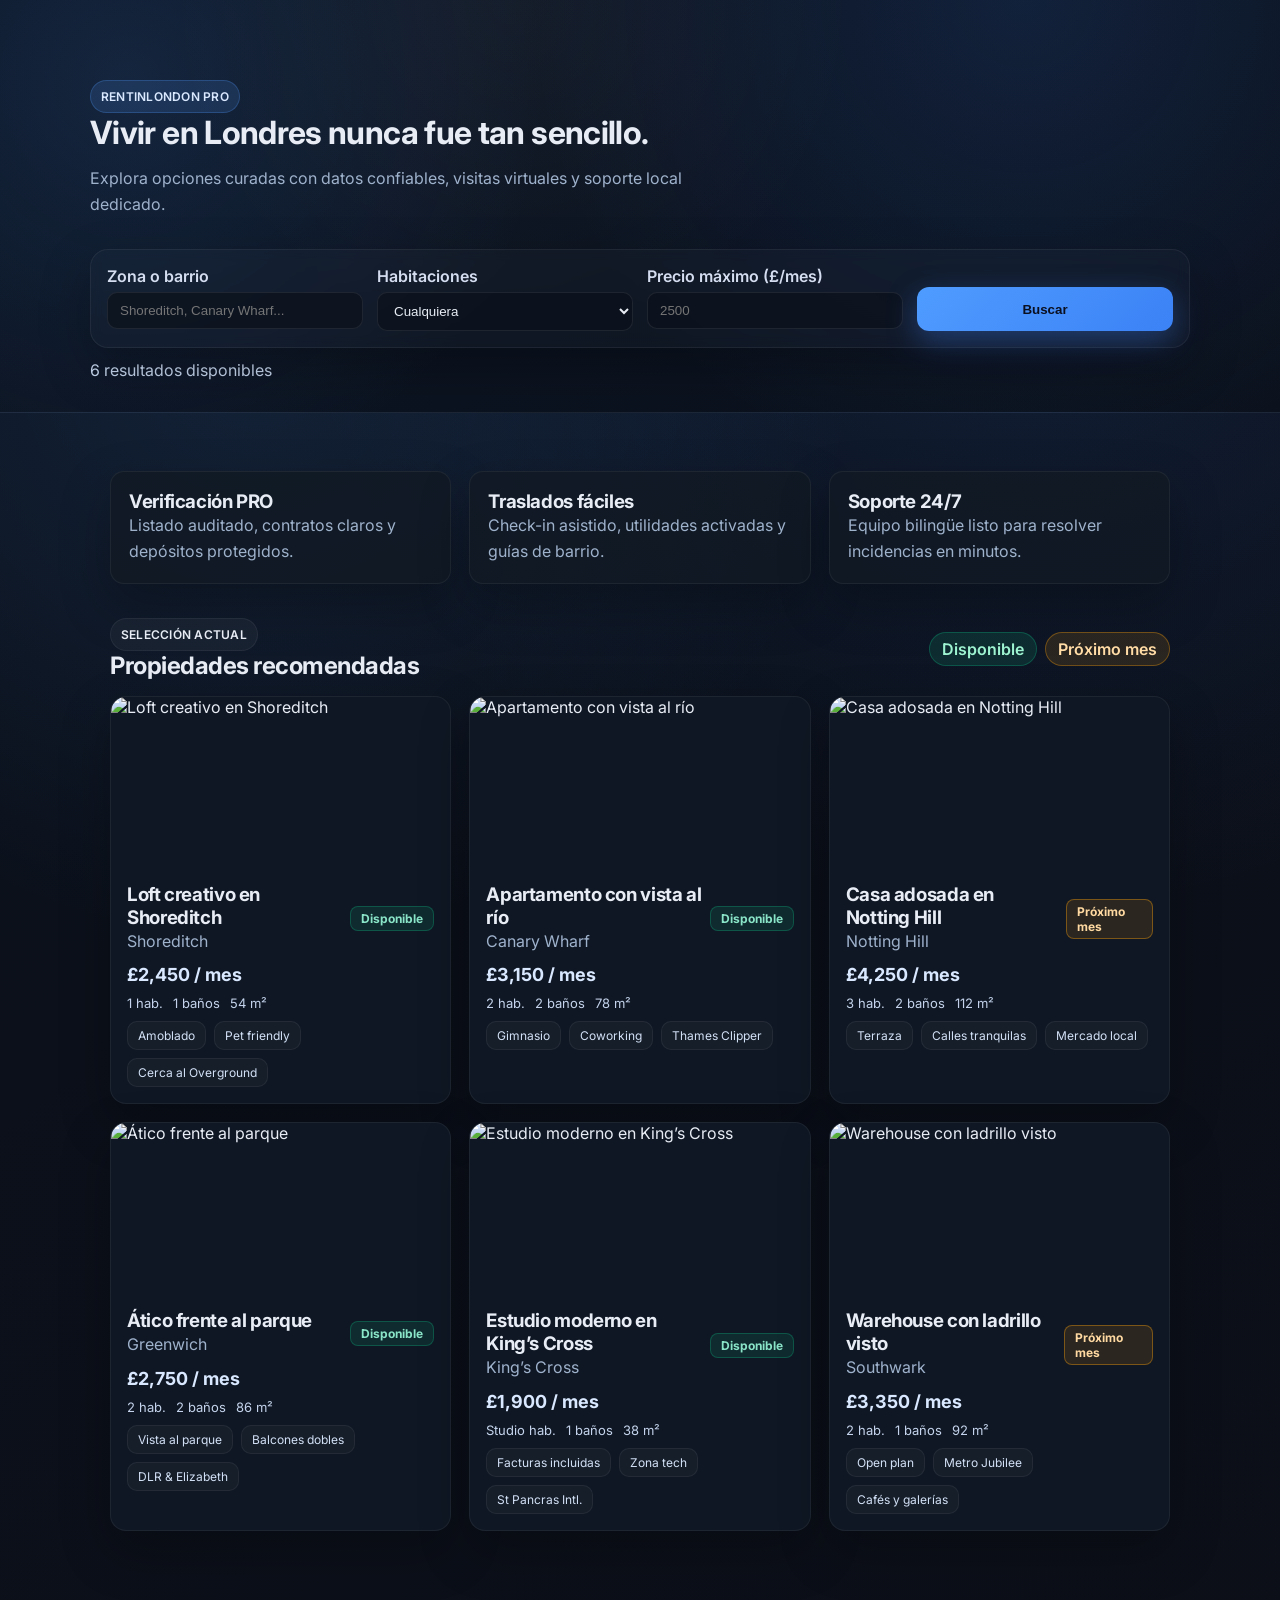
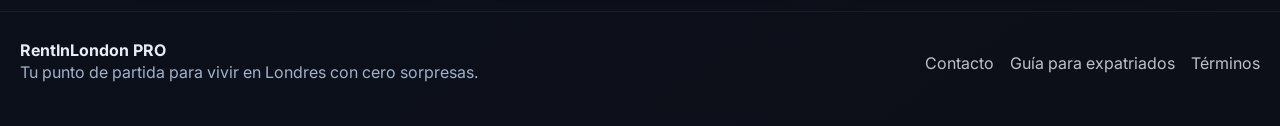
==== index.html @ af6d5d4e "chore: add static site assets Co-authored-by: lucre102008mex <262590794+lucre102008mex@users.noreply" ====
<!DOCTYPE html>
<html lang="es">
<head>
  <meta charset="UTF-8">
  <meta name="viewport" content="width=device-width, initial-scale=1.0">
  <title>RentInLondon PRO</title>
  <link rel="preconnect" href="https://fonts.googleapis.com">
  <link rel="preconnect" href="https://fonts.gstatic.com" crossorigin>
  <link href="https://fonts.googleapis.com/css2?family=Inter:wght@400;500;600;700&display=swap" rel="stylesheet">
  <link rel="stylesheet" href="./styles.css">
</head>
<body>
  <header class="hero">
    <div class="hero__overlay"></div>
    <div class="hero__content">
      <p class="badge">RentInLondon PRO</p>
      <h1>Vivir en Londres nunca fue tan sencillo.</h1>
      <p class="subtitle">Explora opciones curadas con datos confiables, visitas virtuales y soporte local dedicado.</p>
      <form id="filters" class="filters">
        <div class="field">
          <label for="query">Zona o barrio</label>
          <input id="query" name="query" type="text" placeholder="Shoreditch, Canary Wharf..." autocomplete="off">
        </div>
        <div class="field">
          <label for="bedrooms">Habitaciones</label>
          <select id="bedrooms" name="bedrooms">
            <option value="any">Cualquiera</option>
            <option value="1">1+</option>
            <option value="2">2+</option>
            <option value="3">3+</option>
          </select>
        </div>
        <div class="field">
          <label for="price">Precio máximo (£/mes)</label>
          <input id="price" name="price" type="number" min="500" step="100" placeholder="2500">
        </div>
        <button type="submit" class="button">Buscar</button>
      </form>
      <div id="results-summary" class="summary"></div>
    </div>
  </header>

  <main>
    <section class="highlights">
      <article class="highlight">
        <h3>Verificación PRO</h3>
        <p>Listado auditado, contratos claros y depósitos protegidos.</p>
      </article>
      <article class="highlight">
        <h3>Traslados fáciles</h3>
        <p>Check-in asistido, utilidades activadas y guías de barrio.</p>
      </article>
      <article class="highlight">
        <h3>Soporte 24/7</h3>
        <p>Equipo bilingüe listo para resolver incidencias en minutos.</p>
      </article>
    </section>

    <section>
      <div class="section-header">
        <div>
          <p class="badge badge--alt">Selección actual</p>
          <h2>Propiedades recomendadas</h2>
        </div>
        <div class="legend">
          <span class="pill">Disponible</span>
          <span class="pill pill--soon">Próximo mes</span>
        </div>
      </div>
      <div id="properties" class="grid"></div>
    </section>
  </main>

  <footer class="footer">
    <div>
      <strong>RentInLondon PRO</strong>
      <p class="muted">Tu punto de partida para vivir en Londres con cero sorpresas.</p>
    </div>
    <div class="footer__links">
      <a href="mailto:hola@rentinlondon.pro">Contacto</a>
      <a href="#">Guía para expatriados</a>
      <a href="#">Términos</a>
    </div>
  </footer>

  <script src="./script.js"></script>
</body>
</html>
---- styles.css ----
:root {
  --bg: #0c1116;
  --surface: #111923;
  --card: #0f1724;
  --accent: #4f9cff;
  --accent-strong: #3b82f6;
  --text: #e8edf5;
  --muted: #9fb2cc;
  --border: rgba(255, 255, 255, 0.06);
  --shadow: 0 20px 50px rgba(0, 0, 0, 0.25);
}

* {
  box-sizing: border-box;
}

body {
  margin: 0;
  font-family: 'Inter', system-ui, -apple-system, BlinkMacSystemFont, 'Segoe UI', sans-serif;
  background: radial-gradient(circle at 20% 20%, rgba(79, 156, 255, 0.12), transparent 35%),
    radial-gradient(circle at 80% 10%, rgba(59, 130, 246, 0.14), transparent 40%),
    linear-gradient(145deg, #0b1320, #0b101a 40%, #0c0f18);
  color: var(--text);
  min-height: 100vh;
}

main {
  max-width: 1100px;
  padding: 32px 20px 80px;
  margin: 0 auto;
}

h1, h2, h3 {
  margin: 0;
  letter-spacing: -0.02em;
}

p {
  margin: 0;
  color: var(--muted);
  line-height: 1.6;
}

a {
  color: var(--text);
  text-decoration: none;
  opacity: 0.8;
}

a:hover {
  opacity: 1;
}

.hero {
  position: relative;
  padding: 80px 20px 32px;
  overflow: hidden;
  background: radial-gradient(circle at 10% 20%, rgba(79, 156, 255, 0.12), transparent 35%),
    radial-gradient(circle at 80% 0%, rgba(59, 130, 246, 0.13), transparent 45%),
    linear-gradient(135deg, #0c1524, #0b111c);
  border-bottom: 1px solid var(--border);
}

.hero__overlay {
  position: absolute;
  inset: 0;
  background: radial-gradient(circle at 40% 0%, rgba(255, 255, 255, 0.04), transparent 40%);
  pointer-events: none;
}

.hero__content {
  position: relative;
  max-width: 1100px;
  margin: 0 auto;
  z-index: 1;
}

.badge {
  display: inline-flex;
  align-items: center;
  gap: 6px;
  padding: 6px 10px;
  border-radius: 999px;
  background: rgba(79, 156, 255, 0.15);
  color: #dbe9ff;
  font-weight: 600;
  font-size: 12px;
  border: 1px solid rgba(79, 156, 255, 0.25);
  text-transform: uppercase;
  letter-spacing: 0.02em;
}

.badge--alt {
  background: rgba(255, 255, 255, 0.04);
  color: var(--text);
  border: 1px solid var(--border);
}

.subtitle {
  margin-top: 14px;
  max-width: 640px;
}

.filters {
  margin-top: 32px;
  display: grid;
  grid-template-columns: repeat(auto-fit, minmax(180px, 1fr));
  gap: 14px;
  background: rgba(255, 255, 255, 0.02);
  border: 1px solid var(--border);
  border-radius: 18px;
  padding: 16px;
  backdrop-filter: blur(6px);
  box-shadow: var(--shadow);
}

.field {
  display: flex;
  flex-direction: column;
  gap: 6px;
}

.field label {
  font-weight: 600;
  color: #d4def0;
}

.field input,
.field select {
  width: 100%;
  padding: 10px 12px;
  border-radius: 10px;
  border: 1px solid rgba(255, 255, 255, 0.08);
  background: rgba(12, 18, 28, 0.7);
  color: var(--text);
  outline: none;
  transition: border 0.15s ease, transform 0.1s ease;
}

.field input:focus,
.field select:focus {
  border-color: var(--accent);
  transform: translateY(-1px);
}

.button {
  align-self: end;
  height: 44px;
  border: none;
  border-radius: 12px;
  padding: 0 18px;
  background: linear-gradient(135deg, var(--accent), var(--accent-strong));
  color: #0b1020;
  font-weight: 700;
  cursor: pointer;
  box-shadow: 0 10px 30px rgba(59, 130, 246, 0.35);
  transition: transform 0.1s ease, box-shadow 0.15s ease;
}

.button:hover {
  transform: translateY(-1px);
  box-shadow: 0 12px 36px rgba(59, 130, 246, 0.4);
}

.button:active {
  transform: translateY(0);
}

.summary {
  margin-top: 12px;
  color: #c7d7ef;
}

.highlights {
  display: grid;
  grid-template-columns: repeat(auto-fit, minmax(220px, 1fr));
  gap: 18px;
  margin: 26px 0 34px;
}

.highlight {
  padding: 18px;
  border-radius: 14px;
  background: rgba(17, 25, 35, 0.8);
  border: 1px solid var(--border);
  box-shadow: var(--shadow);
}

.section-header {
  display: flex;
  justify-content: space-between;
  align-items: center;
  flex-wrap: wrap;
  gap: 12px;
  margin-bottom: 16px;
}

.legend {
  display: flex;
  gap: 8px;
}

.pill {
  padding: 6px 12px;
  border-radius: 999px;
  background: rgba(16, 185, 129, 0.14);
  border: 1px solid rgba(16, 185, 129, 0.3);
  color: #9ef3d1;
  font-weight: 600;
}

.pill--soon {
  background: rgba(245, 158, 11, 0.12);
  border-color: rgba(245, 158, 11, 0.35);
  color: #ffdba5;
}

.grid {
  display: grid;
  grid-template-columns: repeat(auto-fit, minmax(260px, 1fr));
  gap: 18px;
}

.card {
  background: var(--card);
  border: 1px solid var(--border);
  border-radius: 16px;
  overflow: hidden;
  box-shadow: var(--shadow);
  display: flex;
  flex-direction: column;
  min-height: 100%;
  position: relative;
}

.card__image {
  width: 100%;
  height: 170px;
  object-fit: cover;
}

.card__body {
  padding: 16px;
  display: flex;
  flex-direction: column;
  gap: 10px;
  flex: 1;
}

.card__meta {
  display: flex;
  justify-content: space-between;
  align-items: center;
  gap: 8px;
}

.price {
  font-size: 18px;
  font-weight: 700;
  color: #d9e8ff;
}

.availability {
  padding: 4px 10px;
  border-radius: 8px;
  background: rgba(16, 185, 129, 0.12);
  color: #8ae5c8;
  border: 1px solid rgba(16, 185, 129, 0.3);
  font-size: 12px;
  font-weight: 700;
}

.availability--soon {
  background: rgba(245, 158, 11, 0.12);
  color: #ffd9a1;
  border-color: rgba(245, 158, 11, 0.4);
}

.stats {
  display: flex;
  gap: 10px;
  flex-wrap: wrap;
  font-size: 13px;
  color: #c5d4ec;
}

.tags {
  display: flex;
  flex-wrap: wrap;
  gap: 8px;
}

.tag {
  padding: 6px 10px;
  border-radius: 10px;
  border: 1px solid var(--border);
  color: #d3e1f6;
  background: rgba(255, 255, 255, 0.03);
  font-size: 12px;
}

.muted {
  color: var(--muted);
}

.footer {
  padding: 28px 20px 40px;
  border-top: 1px solid var(--border);
  display: flex;
  justify-content: space-between;
  align-items: center;
  flex-wrap: wrap;
  gap: 12px;
}

.footer__links {
  display: flex;
  gap: 16px;
}

@media (max-width: 640px) {
  .hero {
    padding-top: 60px;
  }

  .filters {
    grid-template-columns: 1fr;
  }

  .button {
    width: 100%;
  }

  .footer {
    align-items: flex-start;
  }
}
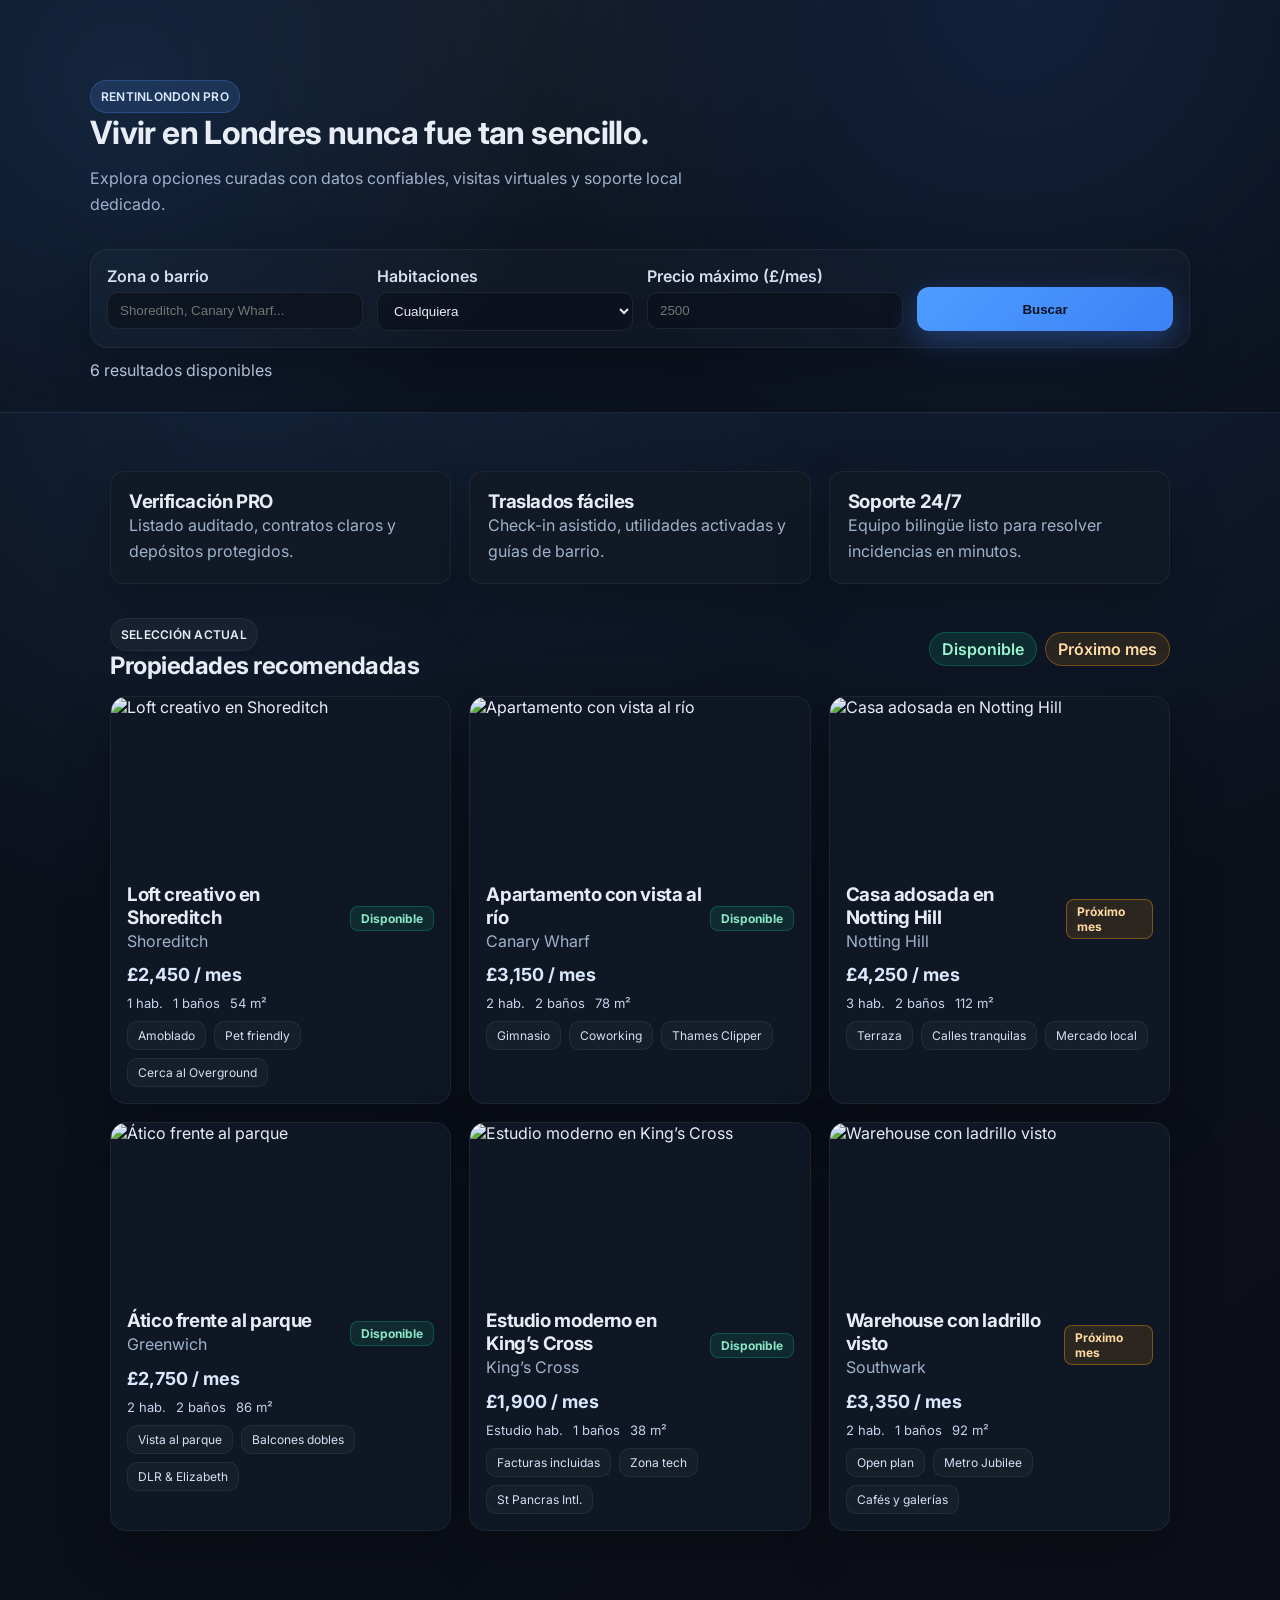
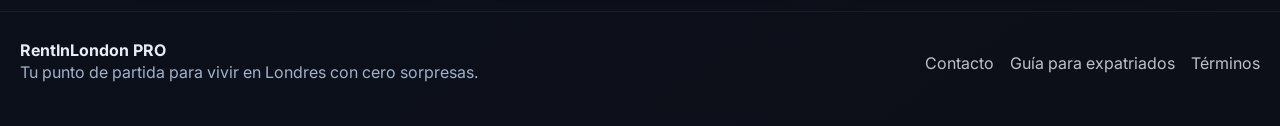
==== commit 17920306: "chore: address review feedback Co-authored-by: lucre102008mex <262590794+lucre102008mex@users.norepl" ====
--- a/index.html
+++ b/index.html
@@ -77,7 +77,7 @@
       <p class="muted">Tu punto de partida para vivir en Londres con cero sorpresas.</p>
     </div>
     <div class="footer__links">
-      <a href="mailto:hola@rentinlondon.pro">Contacto</a>
+      <a href="mailto:contacto@example.com">Contacto</a>
       <a href="#">Guía para expatriados</a>
       <a href="#">Términos</a>
     </div>
